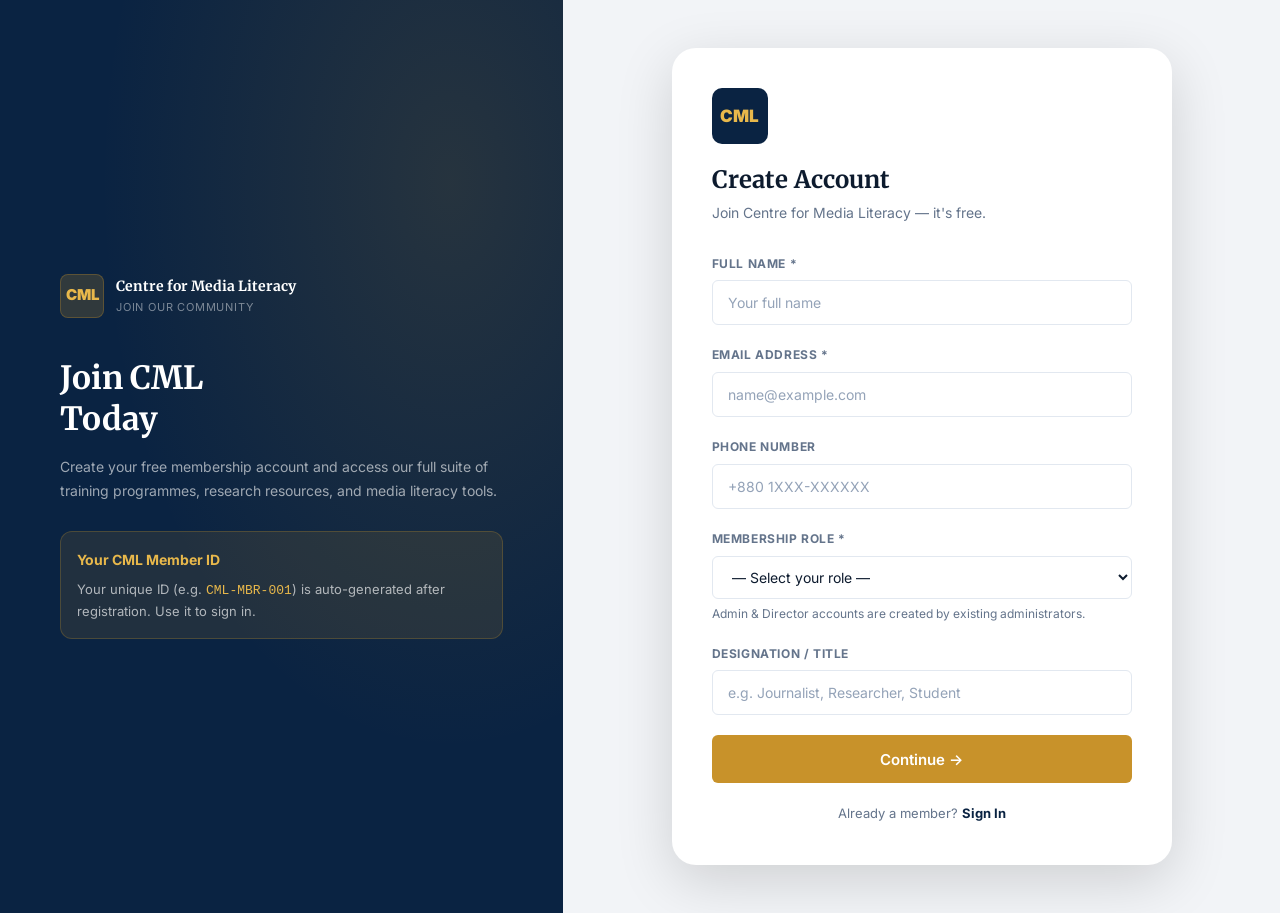
==== signup.html @ 39feb933 "Complete website files restore to root" ====
<!DOCTYPE html>
<html lang="en">
<head>
  <meta charset="UTF-8">
  <meta name="viewport" content="width=device-width, initial-scale=1.0">
  <title>Create Account — Centre for Media Literacy</title>
  <link rel="stylesheet" href="css/style.css">
  <style>
    .strength-bar { display: flex; gap: 4px; margin-top: 6px; }
    .strength-seg { height: 4px; flex: 1; border-radius: 2px; background: var(--border); transition: background var(--transition); }
    .strength-seg.fill-1 { background: var(--red); }
    .strength-seg.fill-2 { background: var(--accent); }
    .strength-seg.fill-3 { background: var(--green); }
  </style>
</head>
<body>
<div class="auth-wrap">
  <!-- Left -->
  <div class="auth-left">
    <div style="position:relative;z-index:1">
      <a href="index.html" style="display:inline-flex;align-items:center;gap:12px;text-decoration:none;margin-bottom:40px">
        <div style="width:44px;height:44px;background:rgba(200,146,42,0.2);border:1px solid rgba(200,146,42,0.3);border-radius:8px;display:flex;align-items:center;justify-content:center;color:var(--accent-light);font-weight:900;font-size:15px">CML</div>
        <div>
          <div style="color:white;font-weight:700;font-size:14px;font-family:'Merriweather',serif">Centre for Media Literacy</div>
          <div style="color:rgba(255,255,255,0.45);font-size:11px;text-transform:uppercase;letter-spacing:0.8px">Join Our Community</div>
        </div>
      </a>
      <h2 style="color:white;font-size:2rem;margin-bottom:14px;font-family:'Merriweather',serif;line-height:1.3">Join CML<br>Today</h2>
      <p style="color:rgba(255,255,255,0.6);font-size:14px;line-height:1.7;margin-bottom:28px">Create your free membership account and access our full suite of training programmes, research resources, and media literacy tools.</p>
      <div style="background:rgba(200,146,42,0.12);border:1px solid rgba(200,146,42,0.25);border-radius:12px;padding:16px">
        <div style="font-weight:700;color:var(--accent-light);margin-bottom:8px;font-size:14px">Your CML Member ID</div>
        <div style="font-size:13px;color:rgba(255,255,255,0.65);line-height:1.6">Your unique ID (e.g. <code style="color:var(--accent-light)">CML-MBR-001</code>) is auto-generated after registration. Use it to sign in.</div>
      </div>
    </div>
  </div>

  <!-- Right -->
  <div class="auth-right">
    <div class="auth-card" style="max-width:500px">
      <div class="auth-logo">CML</div>
      <h1 class="auth-title">Create Account</h1>
      <p class="auth-subtitle">Join Centre for Media Literacy — it's free.</p>

      <form id="signup-form">
        <!-- Step 1 -->
        <div id="step-1">
          <div class="form-group">
            <label class="form-label">Full Name *</label>
            <input type="text" id="su-name" class="form-input" placeholder="Your full name" required>
          </div>
          <div class="form-group">
            <label class="form-label">Email Address *</label>
            <input type="email" id="su-email" class="form-input" placeholder="name@example.com" required>
            <div class="form-error" id="email-err">This email is already registered.</div>
          </div>
          <div class="form-group">
            <label class="form-label">Phone Number</label>
            <input type="tel" id="su-phone" class="form-input" placeholder="+880 1XXX-XXXXXX">
          </div>
          <div class="form-group">
            <label class="form-label">Membership Role *</label>
            <select id="su-role" class="form-select" required>
              <option value="">— Select your role —</option>
              <option value="member">Member</option>
              <option value="advisor">Advisor</option>
            </select>
            <div class="form-hint">Admin & Director accounts are created by existing administrators.</div>
          </div>
          <div class="form-group">
            <label class="form-label">Designation / Title</label>
            <input type="text" id="su-designation" class="form-input" placeholder="e.g. Journalist, Researcher, Student">
          </div>
          <button type="button" class="btn btn-primary btn-full" style="height:48px;font-size:15px" onclick="goStep2()">Continue →</button>
        </div>

        <!-- Step 2 -->
        <div id="step-2" style="display:none">
          <div style="background:var(--bg-section);border-radius:10px;padding:14px;margin-bottom:20px">
            <div style="font-size:11px;font-weight:700;text-transform:uppercase;letter-spacing:0.8px;color:var(--text-muted);margin-bottom:6px">Your Generated Member ID</div>
            <div id="generated-id" style="font-size:22px;font-weight:900;font-family:monospace;color:var(--primary)"></div>
            <div style="font-size:12px;color:var(--text-muted);margin-top:4px">Save this ID — you'll need it to sign in.</div>
          </div>
          <div class="form-group">
            <label class="form-label">Set Password *</label>
            <div class="input-wrap">
              <input type="password" id="su-pwd" class="form-input" placeholder="Create a strong password" required minlength="6" oninput="checkStrength(this.value)">
              <button type="button" class="input-action" onclick="togglePwd('su-pwd', this)">👁</button>
            </div>
            <div class="strength-bar">
              <div class="strength-seg" id="str-1"></div>
              <div class="strength-seg" id="str-2"></div>
              <div class="strength-seg" id="str-3"></div>
            </div>
            <div class="form-hint" id="str-label">Minimum 6 characters</div>
          </div>
          <div class="form-group">
            <label class="form-label">Confirm Password *</label>
            <input type="password" id="su-pwd2" class="form-input" placeholder="Repeat your password" required>
            <div class="form-error" id="pwd-err">Passwords do not match.</div>
          </div>

          <div id="signup-error" style="display:none;background:#fef2f2;border:1px solid #fecaca;border-radius:8px;padding:10px 14px;font-size:13px;color:var(--red);margin-bottom:16px"></div>

          <div class="flex gap-10">
            <button type="button" class="btn btn-ghost" onclick="document.getElementById('step-1').style.display='';document.getElementById('step-2').style.display='none'">← Back</button>
            <button type="submit" class="btn btn-primary btn-full" id="signup-btn" style="height:44px">Create Account</button>
          </div>
        </div>
      </form>

      <!-- Success -->
      <div id="signup-success" style="display:none;text-align:center">
        <div style="font-size:56px;margin-bottom:16px">🎉</div>
        <h3 style="margin-bottom:6px">Account Created!</h3>
        <p style="color:var(--text-muted);margin-bottom:4px;font-size:14px">Your Member ID is:</p>
        <div id="success-id" style="font-size:24px;font-weight:900;font-family:monospace;color:var(--primary);margin-bottom:20px"></div>
        <a href="login.html" class="btn btn-primary btn-full btn-lg">Sign In Now →</a>
      </div>

      <div class="auth-footer">Already a member? <a href="login.html" style="font-weight:700;color:var(--primary)">Sign In</a></div>
    </div>
  </div>
</div>

<script src="js/data.js"></script>
<script src="js/app.js"></script>
<script>
  let previewId = '';
  document.addEventListener('DOMContentLoaded', () => {
    if (DB.getCurrentUser()) { window.location.href = 'dashboard.html'; }
    // Update preview ID as role changes
    document.getElementById('su-role').addEventListener('change', function() {
      if (this.value) previewId = DB.generateId(this.value);
    });
  });

  function goStep2() {
    const name  = document.getElementById('su-name').value.trim();
    const email = document.getElementById('su-email').value.trim();
    const role  = document.getElementById('su-role').value;
    const emailErr = document.getElementById('email-err');

    if (!name || !email || !role) { App.showToast('Please fill all required fields.', 'error'); return; }
    if (DB.isEmailTaken(email)) { emailErr.classList.add('show'); return; }
    emailErr.classList.remove('show');

    previewId = DB.generateId(role);
    document.getElementById('generated-id').textContent = previewId;
    document.getElementById('step-1').style.display = 'none';
    document.getElementById('step-2').style.display  = '';
  }

  function checkStrength(val) {
    let s = 0;
    if (val.length >= 6) s++;
    if (/[A-Z]/.test(val) || /[0-9]/.test(val)) s++;
    if (/[!@#$%^&*]/.test(val) || val.length >= 10) s++;
    ['str-1','str-2','str-3'].forEach((id,i) => {
      const el = document.getElementById(id);
      el.className = 'strength-seg';
      if (i < s) el.classList.add(`fill-${Math.min(s,3)}`);
    });
    const lbl = document.getElementById('str-label');
    lbl.textContent = ['Enter at least 6 characters','Password is fair','Password is good','Password is strong'][s];
    lbl.style.color = [,'var(--red)','var(--accent)','var(--green)'][s] || 'var(--text-muted)';
  }

  function togglePwd(id, btn) {
    const inp = document.getElementById(id);
    inp.type  = inp.type === 'password' ? 'text' : 'password';
  }

  document.getElementById('signup-form').addEventListener('submit', (e) => {
    e.preventDefault();
    const pwd  = document.getElementById('su-pwd').value;
    const pwd2 = document.getElementById('su-pwd2').value;
    const pwdErr = document.getElementById('pwd-err');
    const errBox = document.getElementById('signup-error');
    const btn    = document.getElementById('signup-btn');

    if (pwd !== pwd2) { pwdErr.classList.add('show'); return; }
    pwdErr.classList.remove('show');

    btn.innerHTML = '<div class="spinner"></div> Creating…';
    btn.disabled  = true;

    setTimeout(() => {
      const role  = document.getElementById('su-role').value;
      const email = document.getElementById('su-email').value.trim();
      if (DB.isEmailTaken(email)) {
        errBox.textContent = 'This email is already registered.';
        errBox.style.display = 'block';
        btn.innerHTML = 'Create Account'; btn.disabled = false;
        return;
      }
      const user = {
        id:          previewId,
        name:        document.getElementById('su-name').value.trim(),
        email,
        phone:       document.getElementById('su-phone').value.trim(),
        role,
        password:    pwd,
        designation: document.getElementById('su-designation').value.trim() || null,
        photo: null, bio: null, department: null,
        joinDate:    new Date().toISOString().split('T')[0],
        customPermissions: [],
        createdAt:   new Date().toISOString()
      };
      DB.saveUser(user);
      document.getElementById('signup-form').style.display  = 'none';
      document.getElementById('signup-success').style.display = '';
      document.getElementById('success-id').textContent = previewId;
    }, 800);
  });
</script>
</body>
</html>
---- css/style.css ----
/* ============================================================
   Centre for Media Literacy — Main Stylesheet v2.0
   Inspired by MRDI & SAJA — Professional Media Organisation
   Light editorial theme + dark accents
   ============================================================ */

@import url('https://fonts.googleapis.com/css2?family=Merriweather:ital,wght@0,300;0,400;0,700;0,900;1,300;1,400&family=Inter:wght@300;400;500;600;700;800&display=swap');

/* ── CSS Variables ── */
:root {
  /* Colours */
  --primary:       #0a2342;   /* deep navy */
  --primary-light: #1a3a5c;
  --accent:        #c8922a;   /* warm gold */
  --accent-light:  #e8b84b;
  --accent-hover:  #b07a1e;
  --red:           #c0392b;
  --green:         #1a7a4a;
  --teal:          #0e7490;
  --purple:        #6d28d9;

  /* Backgrounds */
  --bg-white:      #ffffff;
  --bg-light:      #f7f8fa;
  --bg-section:    #f2f4f7;
  --bg-dark:       #0a2342;
  --bg-darker:     #061628;

  /* Text */
  --text-dark:     #0d1b2e;
  --text-body:     #2c3e50;
  --text-muted:    #64748b;
  --text-light:    #94a3b8;
  --text-white:    #ffffff;
  --text-white-muted: rgba(255,255,255,0.7);

  /* Borders */
  --border:        #e2e8f0;
  --border-dark:   rgba(255,255,255,0.12);

  /* Shadows */
  --shadow-sm:     0 1px 3px rgba(0,0,0,0.08);
  --shadow:        0 4px 16px rgba(0,0,0,0.1);
  --shadow-md:     0 8px 32px rgba(0,0,0,0.12);
  --shadow-lg:     0 16px 56px rgba(0,0,0,0.15);

  /* Layout */
  --nav-height:    70px;
  --radius-sm:     6px;
  --radius:        10px;
  --radius-lg:     16px;
  --radius-xl:     24px;
  --max-width:     1180px;
  --transition:    0.25s cubic-bezier(0.4,0,0.2,1);
}

/* ── Reset ── */
*, *::before, *::after { box-sizing: border-box; margin: 0; padding: 0; }
html { scroll-behavior: smooth; font-size: 16px; }
body {
  font-family: 'Inter', sans-serif;
  background: var(--bg-white);
  color: var(--text-body);
  line-height: 1.65;
  overflow-x: hidden;
  -webkit-font-smoothing: antialiased;
}
a { color: var(--accent); text-decoration: none; transition: color var(--transition); }
a:hover { color: var(--accent-hover); }
img { max-width: 100%; display: block; }
ul { list-style: none; }
button { font-family: inherit; cursor: pointer; }

/* ── Typography ── */
h1,h2,h3,h4,h5,h6 {
  font-family: 'Merriweather', serif;
  color: var(--text-dark);
  line-height: 1.3;
  font-weight: 700;
}
h1 { font-size: clamp(2rem, 5vw, 3.2rem); }
h2 { font-size: clamp(1.6rem, 3vw, 2.4rem); }
h3 { font-size: clamp(1.2rem, 2vw, 1.6rem); }
h4 { font-size: 1.15rem; }
p  { color: var(--text-body); line-height: 1.75; }

.serif { font-family: 'Merriweather', serif; }

/* ── Layout ── */
.container      { max-width: var(--max-width); margin: 0 auto; padding: 0 24px; }
.section        { padding: 80px 0; }
.section-sm     { padding: 48px 0; }
.section-lg     { padding: 100px 0; }
.section-dark   { background: var(--bg-dark); color: var(--text-white); }
.section-dark h1,
.section-dark h2,
.section-dark h3,
.section-dark h4 { color: var(--text-white); }
.section-dark p   { color: var(--text-white-muted); }
.section-gray   { background: var(--bg-section); }

/* grids */
.grid-2 { display: grid; grid-template-columns: repeat(2,1fr); gap: 24px; }
.grid-3 { display: grid; grid-template-columns: repeat(3,1fr); gap: 24px; }
.grid-4 { display: grid; grid-template-columns: repeat(4,1fr); gap: 20px; }

/* flex helpers */
.flex         { display: flex; }
.flex-center  { display: flex; align-items: center; justify-content: center; }
.flex-between { display: flex; align-items: center; justify-content: space-between; }
.flex-col     { flex-direction: column; }
.flex-wrap    { flex-wrap: wrap; }
.items-center { align-items: center; }
.gap-8  { gap: 8px; }
.gap-12 { gap: 12px; }
.gap-16 { gap: 16px; }
.gap-24 { gap: 24px; }
.gap-32 { gap: 32px; }

/* spacing */
.mt-8  { margin-top: 8px; }  .mt-12 { margin-top: 12px; }
.mt-16 { margin-top: 16px; } .mt-20 { margin-top: 20px; }
.mt-24 { margin-top: 24px; } .mt-32 { margin-top: 32px; }
.mb-8  { margin-bottom: 8px; }  .mb-12 { margin-bottom: 12px; }
.mb-16 { margin-bottom: 16px; } .mb-24 { margin-bottom: 24px; }
.mb-32 { margin-bottom: 32px; }

/* text */
.text-center  { text-align: center; }
.text-right   { text-align: right; }
.text-white   { color: var(--text-white) !important; }
.text-muted   { color: var(--text-muted) !important; }
.text-accent  { color: var(--accent) !important; }
.text-primary { color: var(--primary) !important; }
.text-dark    { color: var(--text-dark) !important; }
.font-mono    { font-family: monospace; }
.font-bold    { font-weight: 700; }
.w-full       { width: 100%; }
.hidden       { display: none !important; }


/* ── TOP BAR ── */
.topbar {
  background: var(--primary);
  color: rgba(255,255,255,0.7);
  font-size: 12px;
  padding: 6px 0;
  letter-spacing: 0.3px;
}
.topbar-inner {
  display: flex;
  align-items: center;
  justify-content: space-between;
  gap: 12px;
}
.topbar-left { display: flex; align-items: center; gap: 20px; }
.topbar-right { display: flex; align-items: center; gap: 16px; }
.topbar a { color: rgba(255,255,255,0.75); transition: color var(--transition); }
.topbar a:hover { color: var(--accent-light); }

/* ── NAVBAR ── */
.navbar {
  background: var(--bg-white);
  border-bottom: 1px solid var(--border);
  position: sticky;
  top: 0;
  z-index: 1000;
  box-shadow: var(--shadow-sm);
}

.nav-inner {
  display: flex;
  align-items: center;
  justify-content: space-between;
  height: var(--nav-height);
  gap: 24px;
}

.nav-brand {
  display: flex;
  align-items: center;
  gap: 14px;
  text-decoration: none;
  flex-shrink: 0;
}

.nav-logo-box {
  width: 46px;
  height: 46px;
  background: var(--primary);
  border-radius: var(--radius-sm);
  display: flex;
  align-items: center;
  justify-content: center;
  color: var(--accent-light);
  font-weight: 900;
  font-size: 15px;
  letter-spacing: -0.5px;
  flex-shrink: 0;
}

.nav-brand-text { line-height: 1.2; }
.nav-brand-name {
  font-family: 'Merriweather', serif;
  font-size: 14px;
  font-weight: 700;
  color: var(--text-dark);
  display: block;
}
.nav-brand-tagline {
  font-size: 10px;
  color: var(--text-muted);
  text-transform: uppercase;
  letter-spacing: 0.8px;
  display: block;
}

.nav-menu {
  display: flex;
  align-items: center;
  gap: 0;
  flex: 1;
  justify-content: center;
}

.nav-item { position: relative; }

.nav-link {
  display: flex;
  align-items: center;
  gap: 4px;
  padding: 10px 14px;
  color: var(--text-body);
  font-size: 13.5px;
  font-weight: 600;
  text-decoration: none;
  transition: color var(--transition);
  border-radius: var(--radius-sm);
  white-space: nowrap;
}

.nav-link:hover, .nav-link.active {
  color: var(--primary);
}

.nav-link.active::after {
  content: '';
  position: absolute;
  bottom: -1px;
  left: 14px; right: 14px;
  height: 2px;
  background: var(--accent);
  border-radius: 2px 2px 0 0;
}

/* Dropdown */
.nav-dropdown { position: relative; }
.nav-dropdown-menu {
  display: none;
  position: absolute;
  top: calc(100% + 4px);
  left: 0;
  min-width: 220px;
  background: var(--bg-white);
  border: 1px solid var(--border);
  border-radius: var(--radius);
  box-shadow: var(--shadow-md);
  padding: 8px;
  z-index: 100;
}
.nav-dropdown:hover .nav-dropdown-menu,
.nav-dropdown:focus-within .nav-dropdown-menu { display: block; }
.nav-dropdown-link {
  display: block;
  padding: 9px 14px;
  color: var(--text-body);
  font-size: 13px;
  font-weight: 500;
  border-radius: var(--radius-sm);
  transition: background var(--transition);
}
.nav-dropdown-link:hover { background: var(--bg-section); color: var(--primary); }

.nav-actions {
  display: flex;
  align-items: center;
  gap: 10px;
  flex-shrink: 0;
}

/* User chip in nav */
.nav-user-chip {
  display: flex;
  align-items: center;
  gap: 8px;
  padding: 5px 12px 5px 5px;
  border: 1px solid var(--border);
  border-radius: 50px;
  text-decoration: none;
  transition: all var(--transition);
}
.nav-user-chip:hover { border-color: var(--accent); box-shadow: 0 0 0 3px rgba(200,146,42,0.08); }
.nav-avatar {
  width: 30px; height: 30px;
  border-radius: 50%;
  background: var(--primary);
  display: flex; align-items: center; justify-content: center;
  color: var(--accent-light);
  font-size: 11px; font-weight: 700;
  overflow: hidden; flex-shrink: 0;
}
.nav-avatar img { width: 100%; height: 100%; object-fit: cover; }
.nav-user-name { font-size: 13px; font-weight: 600; color: var(--text-dark); max-width: 110px; overflow: hidden; text-overflow: ellipsis; white-space: nowrap; }

/* Mobile hamburger */
.nav-mobile-toggle {
  display: none;
  background: none;
  border: 1px solid var(--border);
  border-radius: var(--radius-sm);
  padding: 8px;
  color: var(--text-body);
  font-size: 18px;
  cursor: pointer;
}

/* Page offset */
.page-content { padding-top: 0; min-height: 100vh; }


/* ── BUTTONS ── */
.btn {
  display: inline-flex;
  align-items: center;
  justify-content: center;
  gap: 8px;
  padding: 10px 22px;
  border-radius: var(--radius-sm);
  font-size: 13.5px;
  font-weight: 600;
  font-family: 'Inter', sans-serif;
  cursor: pointer;
  transition: all var(--transition);
  border: none;
  text-decoration: none;
  white-space: nowrap;
}
.btn:disabled { opacity: 0.6; pointer-events: none; }

.btn-primary   { background: var(--accent); color: white; }
.btn-primary:hover { background: var(--accent-hover); color: white; box-shadow: 0 4px 16px rgba(200,146,42,0.35); transform: translateY(-1px); }

.btn-dark      { background: var(--primary); color: white; }
.btn-dark:hover{ background: var(--primary-light); color: white; transform: translateY(-1px); }

.btn-outline   { background: transparent; border: 2px solid var(--primary); color: var(--primary); }
.btn-outline:hover { background: var(--primary); color: white; }

.btn-outline-white { background: transparent; border: 2px solid rgba(255,255,255,0.5); color: white; }
.btn-outline-white:hover { background: rgba(255,255,255,0.12); border-color: white; color: white; }

.btn-ghost     { background: transparent; border: 1px solid var(--border); color: var(--text-body); }
.btn-ghost:hover { border-color: var(--primary); color: var(--primary); background: var(--bg-section); }

.btn-danger    { background: var(--red); color: white; }
.btn-danger:hover { opacity: 0.88; transform: translateY(-1px); color: white; }

.btn-success   { background: var(--green); color: white; }
.btn-success:hover { opacity: 0.88; transform: translateY(-1px); color: white; }

.btn-sm { padding: 6px 16px; font-size: 12px; }
.btn-lg { padding: 14px 32px; font-size: 15px; }
.btn-xl { padding: 18px 40px; font-size: 16px; border-radius: var(--radius); }
.btn-full { width: 100%; }
.btn-icon { width: 36px; height: 36px; padding: 0; border-radius: var(--radius-sm); }

/* ── CARDS ── */
.card {
  background: var(--bg-white);
  border: 1px solid var(--border);
  border-radius: var(--radius);
  transition: all var(--transition);
  overflow: hidden;
}
.card:hover { box-shadow: var(--shadow-md); transform: translateY(-2px); }
.card-body { padding: 24px; }
.card-flat { border: none; border-radius: 0; }
.card-flat:hover { transform: none; box-shadow: none; }

/* ── FORMS ── */
.form-group { margin-bottom: 20px; }
.form-label {
  display: block;
  font-size: 12px;
  font-weight: 700;
  color: var(--text-muted);
  text-transform: uppercase;
  letter-spacing: 0.6px;
  margin-bottom: 7px;
}
.form-input, .form-select, .form-textarea {
  width: 100%;
  padding: 11px 15px;
  border: 1.5px solid var(--border);
  border-radius: var(--radius-sm);
  font-size: 14px;
  font-family: 'Inter', sans-serif;
  color: var(--text-dark);
  background: var(--bg-white);
  transition: all var(--transition);
  outline: none;
  line-height: 1.5;
}
.form-input::placeholder, .form-textarea::placeholder { color: var(--text-light); }
.form-input:focus, .form-select:focus, .form-textarea:focus {
  border-color: var(--accent);
  box-shadow: 0 0 0 3px rgba(200,146,42,0.12);
}
.form-textarea { resize: vertical; min-height: 100px; }
.form-hint  { font-size: 12px; color: var(--text-muted); margin-top: 5px; }
.form-error { font-size: 12px; color: var(--red); margin-top: 5px; display: none; }
.form-error.show { display: block; }

.input-wrap { position: relative; }
.input-icon { position: absolute; left: 13px; top: 50%; transform: translateY(-50%); color: var(--text-light); font-size: 15px; pointer-events: none; }
.input-icon + .form-input { padding-left: 40px; }
.input-action { position: absolute; right: 12px; top: 50%; transform: translateY(-50%); background: none; border: none; color: var(--text-light); cursor: pointer; padding: 4px; transition: color var(--transition); }
.input-action:hover { color: var(--accent); }

/* ── BADGES ── */
.badge {
  display: inline-flex;
  align-items: center;
  gap: 4px;
  padding: 3px 10px;
  border-radius: 50px;
  font-size: 11px;
  font-weight: 700;
  text-transform: uppercase;
  letter-spacing: 0.4px;
}
.badge-primary  { background: rgba(10,35,66,0.1); color: var(--primary); }
.badge-accent   { background: rgba(200,146,42,0.12); color: #8a5e0a; }
.badge-director { background: rgba(200,146,42,0.12); color: #7a4f08; border: 1px solid rgba(200,146,42,0.3); }
.badge-admin    { background: rgba(10,35,66,0.1); color: var(--primary); border: 1px solid rgba(10,35,66,0.2); }
.badge-advisor  { background: rgba(14,116,144,0.1); color: var(--teal); border: 1px solid rgba(14,116,144,0.2); }
.badge-member   { background: var(--bg-section); color: var(--text-muted); border: 1px solid var(--border); }
.badge-success  { background: rgba(26,122,74,0.1); color: var(--green); border: 1px solid rgba(26,122,74,0.2); }
.badge-danger   { background: rgba(192,57,43,0.1); color: var(--red); border: 1px solid rgba(192,57,43,0.2); }
.badge-warning  { background: rgba(234,179,8,0.1); color: #92670d; border: 1px solid rgba(234,179,8,0.25); }
.badge-new      { background: var(--red); color: white; font-size: 10px; }
.badge-open     { background: rgba(26,122,74,0.12); color: var(--green); border: 1px solid rgba(26,122,74,0.2); }
.badge-closed   { background: var(--bg-section); color: var(--text-muted); border: 1px solid var(--border); }

/* ── TABLE ── */
.table-wrapper { overflow-x: auto; border: 1px solid var(--border); border-radius: var(--radius); }
.table { width: 100%; border-collapse: collapse; font-size: 14px; }
.table th {
  padding: 12px 16px;
  text-align: left;
  font-size: 11px;
  font-weight: 700;
  text-transform: uppercase;
  letter-spacing: 0.8px;
  color: var(--text-muted);
  background: var(--bg-section);
  border-bottom: 1px solid var(--border);
}
.table td {
  padding: 14px 16px;
  color: var(--text-body);
  border-bottom: 1px solid var(--bg-section);
  vertical-align: middle;
}
.table tr:last-child td { border-bottom: none; }
.table tbody tr:hover { background: var(--bg-light); }
.table td strong { color: var(--text-dark); }

/* ── MODAL ── */
.modal-overlay {
  position: fixed; inset: 0;
  background: rgba(10,35,66,0.55);
  backdrop-filter: blur(4px);
  z-index: 2000;
  display: flex; align-items: center; justify-content: center;
  padding: 20px;
  opacity: 0; pointer-events: none;
  transition: opacity var(--transition);
}
.modal-overlay.open { opacity: 1; pointer-events: all; }
.modal {
  background: var(--bg-white);
  border-radius: var(--radius-lg);
  width: 100%;
  max-width: 540px;
  max-height: 92vh;
  overflow-y: auto;
  padding: 32px;
  transform: scale(0.96) translateY(12px);
  transition: transform var(--transition);
  box-shadow: var(--shadow-lg);
  position: relative;
}
.modal-overlay.open .modal { transform: scale(1) translateY(0); }
.modal-close {
  position: absolute; top: 16px; right: 16px;
  width: 32px; height: 32px;
  border-radius: 50%;
  background: var(--bg-section); border: none;
  font-size: 18px; cursor: pointer;
  display: flex; align-items: center; justify-content: center;
  color: var(--text-muted); transition: all var(--transition);
}
.modal-close:hover { background: #fee2e2; color: var(--red); }
.modal-title { font-size: 20px; font-weight: 700; margin-bottom: 20px; padding-right: 40px; }

/* ── TOAST ── */
.toast-container {
  position: fixed; bottom: 24px; right: 24px;
  z-index: 9999;
  display: flex; flex-direction: column; gap: 10px;
}
.toast {
  display: flex; align-items: center; gap: 12px;
  padding: 13px 18px;
  border-radius: var(--radius);
  font-size: 14px; font-weight: 500;
  min-width: 280px; max-width: 380px;
  box-shadow: var(--shadow-md);
  transform: translateX(120%);
  transition: transform 0.35s cubic-bezier(0.4,0,0.2,1);
  background: var(--bg-white);
  border-left: 4px solid;
}
.toast.show { transform: translateX(0); }
.toast-success { border-left-color: var(--green); }
.toast-error   { border-left-color: var(--red); }
.toast-info    { border-left-color: var(--primary); }
.toast-warning { border-left-color: var(--accent); }
.toast-icon { font-size: 16px; }
.toast-msg  { color: var(--text-dark); flex: 1; }

/* ── SIDEBAR / DASHBOARD LAYOUT ── */
.dash-wrap   { display: flex; min-height: 100vh; }
.sidebar {
  width: 250px;
  background: var(--primary);
  position: fixed; top: 0; left: 0; bottom: 0;
  z-index: 500;
  overflow-y: auto;
  display: flex; flex-direction: column;
}
.sidebar-brand {
  padding: 20px 20px 12px;
  border-bottom: 1px solid rgba(255,255,255,0.08);
  display: flex; align-items: center; gap: 10px;
  text-decoration: none;
}
.sidebar-logo {
  width: 40px; height: 40px;
  background: rgba(255,255,255,0.1);
  border: 1px solid rgba(255,255,255,0.15);
  border-radius: var(--radius-sm);
  display: flex; align-items: center; justify-content: center;
  color: var(--accent-light); font-weight: 900; font-size: 13px;
}
.sidebar-brand-name  { font-size: 12px; font-weight: 700; color: white; line-height: 1.3; }
.sidebar-brand-sub   { font-size: 10px; color: rgba(255,255,255,0.45); }

.sidebar-nav { padding: 16px 12px; flex: 1; }
.sidebar-section-label {
  font-size: 9px; font-weight: 800; text-transform: uppercase;
  letter-spacing: 1.5px; color: rgba(255,255,255,0.3);
  padding: 12px 8px 6px; margin-top: 8px;
}
.sidebar-link {
  display: flex; align-items: center; gap: 11px;
  padding: 10px 12px;
  border-radius: var(--radius-sm);
  color: rgba(255,255,255,0.65);
  font-size: 13.5px; font-weight: 500;
  text-decoration: none; cursor: pointer;
  transition: all var(--transition);
  margin-bottom: 2px;
  border: none; background: none; width: 100%; text-align: left;
}
.sidebar-link:hover {
  background: rgba(255,255,255,0.08);
  color: rgba(255,255,255,0.9);
}
.sidebar-link.active {
  background: rgba(200,146,42,0.2);
  color: var(--accent-light);
  font-weight: 600;
}
.sidebar-link.active .sidebar-icon { color: var(--accent-light); }
.sidebar-icon { font-size: 15px; width: 18px; text-align: center; flex-shrink: 0; }

.sidebar-footer {
  padding: 12px;
  border-top: 1px solid rgba(255,255,255,0.08);
}

.dash-main {
  margin-left: 250px;
  flex: 1;
  background: var(--bg-light);
  min-height: 100vh;
}

.dash-topbar {
  background: var(--bg-white);
  border-bottom: 1px solid var(--border);
  padding: 0 32px;
  height: 62px;
  display: flex; align-items: center; justify-content: space-between;
  position: sticky; top: 0; z-index: 100;
  box-shadow: var(--shadow-sm);
}

.dash-content { padding: 28px 32px; }

/* Page header */
.page-header {
  margin-bottom: 28px;
  padding-bottom: 20px;
  border-bottom: 1px solid var(--border);
  display: flex; align-items: flex-start; justify-content: space-between; gap: 16px; flex-wrap: wrap;
}
.page-header-left {}
.page-header-eyebrow { font-size: 11px; font-weight: 700; text-transform: uppercase; letter-spacing: 1.2px; color: var(--accent); margin-bottom: 4px; }
.page-header-title { font-size: 24px; font-weight: 700; margin-bottom: 4px; }
.page-header-desc  { font-size: 14px; color: var(--text-muted); }

/* ── STAT CARDS ── */
.stat-card {
  background: var(--bg-white);
  border: 1px solid var(--border);
  border-radius: var(--radius);
  padding: 22px;
  display: flex; align-items: center; gap: 16px;
  transition: all var(--transition);
}
.stat-card:hover { box-shadow: var(--shadow); transform: translateY(-1px); }
.stat-icon {
  width: 48px; height: 48px;
  border-radius: var(--radius);
  display: flex; align-items: center; justify-content: center;
  font-size: 20px; flex-shrink: 0;
}
.stat-icon-primary { background: rgba(10,35,66,0.08); }
.stat-icon-accent  { background: rgba(200,146,42,0.1); }
.stat-icon-green   { background: rgba(26,122,74,0.1); }
.stat-icon-teal    { background: rgba(14,116,144,0.1); }
.stat-num   { font-size: 28px; font-weight: 800; color: var(--text-dark); line-height: 1; }
.stat-label { font-size: 12px; color: var(--text-muted); text-transform: uppercase; letter-spacing: 0.4px; margin-top: 4px; }

/* ── SECTION HEADERS ── */
.section-header { margin-bottom: 48px; }
.section-eyebrow {
  display: block;
  font-size: 11px; font-weight: 700;
  text-transform: uppercase; letter-spacing: 2px;
  color: var(--accent); margin-bottom: 10px;
}
.section-title { margin-bottom: 14px; }
.section-desc { font-size: 16px; color: var(--text-muted); max-width: 580px; line-height: 1.7; }
.section-header.center .section-desc { margin: 0 auto; }
.divider-line {
  width: 48px; height: 3px;
  background: var(--accent);
  border-radius: 2px;
  margin-top: 16px;
}
.section-header.center .divider-line { margin-left: auto; margin-right: auto; }

/* ── HERO (Public home) ── */
.hero {
  background: var(--primary);
  position: relative;
  overflow: hidden;
  padding: 90px 0 80px;
}
.hero-pattern {
  position: absolute; inset: 0;
  background-image:
    radial-gradient(circle at 70% 40%, rgba(200,146,42,0.12) 0%, transparent 50%),
    radial-gradient(circle at 10% 80%, rgba(255,255,255,0.04) 0%, transparent 40%);
}
.hero-grid-lines {
  position: absolute; inset: 0;
  background-image: linear-gradient(rgba(255,255,255,0.03) 1px, transparent 1px),
    linear-gradient(90deg, rgba(255,255,255,0.03) 1px, transparent 1px);
  background-size: 60px 60px;
}
.hero-content   { position: relative; z-index: 1; max-width: 620px; }
.hero-eyebrow {
  display: inline-flex; align-items: center; gap: 8px;
  padding: 5px 14px;
  background: rgba(200,146,42,0.15);
  border: 1px solid rgba(200,146,42,0.3);
  border-radius: 50px;
  font-size: 11px; font-weight: 700;
  color: var(--accent-light); text-transform: uppercase; letter-spacing: 1px;
  margin-bottom: 22px;
}
.hero-title {
  font-family: 'Merriweather', serif;
  font-size: clamp(2.2rem, 4vw, 3.4rem);
  color: white; line-height: 1.2; margin-bottom: 20px;
}
.hero-title .accent { color: var(--accent-light); }
.hero-desc { font-size: 17px; color: rgba(255,255,255,0.72); line-height: 1.75; margin-bottom: 36px; }
.hero-actions { display: flex; gap: 14px; flex-wrap: wrap; }
.hero-stats { display: flex; gap: 36px; margin-top: 52px; flex-wrap: wrap; }
.hero-stat-num { font-size: 2.2rem; font-weight: 900; color: var(--accent-light); line-height: 1; }
.hero-stat-label { font-size: 11px; color: rgba(255,255,255,0.5); text-transform: uppercase; letter-spacing: 0.5px; margin-top: 4px; }

/* ── NEWS / ARTICLE CARDS ── */
.article-card { border-radius: var(--radius); overflow: hidden; border: 1px solid var(--border); background: var(--bg-white); }
.article-card:hover { box-shadow: var(--shadow-md); transform: translateY(-3px); }
.article-img {
  width: 100%; height: 200px;
  background: var(--bg-section);
  display: flex; align-items: center; justify-content: center;
  font-size: 48px; overflow: hidden;
}
.article-img img { width: 100%; height: 100%; object-fit: cover; }
.article-body { padding: 20px; }
.article-tag { font-size: 10px; font-weight: 800; text-transform: uppercase; letter-spacing: 1px; color: var(--accent); margin-bottom: 8px; }
.article-title { font-family: 'Merriweather', serif; font-size: 15px; font-weight: 700; color: var(--text-dark); line-height: 1.45; margin-bottom: 10px; }
.article-title:hover { color: var(--accent); }
.article-meta { font-size: 12px; color: var(--text-light); }

/* ── COURSE CARDS ── */
.course-card {
  border: 1px solid var(--border);
  border-radius: var(--radius-lg);
  overflow: hidden;
  background: var(--bg-white);
  transition: all var(--transition);
}
.course-card:hover { box-shadow: var(--shadow-lg); transform: translateY(-4px); }

.course-thumb {
  height: 210px;
  background: linear-gradient(135deg, var(--primary) 0%, #1a4a7a 100%);
  position: relative;
  display: flex; align-items: center; justify-content: center;
  overflow: hidden;
}
.course-thumb-emoji { font-size: 64px; opacity: 0.85; }
.course-thumb-badge {
  position: absolute; top: 14px; left: 14px;
}
.course-thumb-status {
  position: absolute; top: 14px; right: 14px;
}

.course-body { padding: 22px; }
.course-tag { font-size: 10px; font-weight: 800; text-transform: uppercase; letter-spacing: 1px; color: var(--accent); margin-bottom: 10px; display: block; }
.course-title { font-family: 'Merriweather', serif; font-size: 17px; font-weight: 700; color: var(--text-dark); line-height: 1.4; margin-bottom: 10px; }
.course-desc  { font-size: 13.5px; color: var(--text-muted); line-height: 1.6; margin-bottom: 16px; }

.course-meta {
  display: flex; gap: 16px; flex-wrap: wrap;
  font-size: 12px; color: var(--text-light);
  margin-bottom: 18px;
  padding-bottom: 18px;
  border-bottom: 1px solid var(--border);
}
.course-meta-item { display: flex; align-items: center; gap: 5px; }

.course-footer { display: flex; align-items: center; justify-content: space-between; gap: 12px; }
.course-instructor { display: flex; align-items: center; gap: 8px; }
.course-inst-name  { font-size: 12px; font-weight: 600; color: var(--text-dark); }
.course-inst-title { font-size: 11px; color: var(--text-muted); }

/* Course detail page */
.course-hero {
  background: var(--primary);
  padding: 56px 0 48px;
  position: relative;
}
.course-hero::before {
  content: '';
  position: absolute; inset: 0;
  background: radial-gradient(ellipse at 80% 50%, rgba(200,146,42,0.12) 0%, transparent 60%);
}
.course-hero-content { position: relative; z-index: 1; }
.course-hero-breadcrumb {
  display: flex; align-items: center; gap: 6px;
  font-size: 12px; color: rgba(255,255,255,0.5); margin-bottom: 18px;
}
.course-hero-breadcrumb a { color: rgba(255,255,255,0.65); }
.course-hero-breadcrumb a:hover { color: var(--accent-light); }

.course-sidebar-card {
  background: var(--bg-white);
  border: 1px solid var(--border);
  border-radius: var(--radius-lg);
  padding: 28px;
  box-shadow: var(--shadow);
}
.course-price { font-size: 28px; font-weight: 900; color: var(--green); margin-bottom: 16px; }
.course-price span { font-size: 14px; font-weight: 400; color: var(--text-muted); }

/* Enroll section */
.enroll-deadline-bar {
  background: rgba(200,146,42,0.08);
  border: 1px solid rgba(200,146,42,0.2);
  border-radius: var(--radius-sm);
  padding: 12px 16px;
  font-size: 13px;
  color: #7a4f08;
  margin-bottom: 16px;
  display: flex; align-items: center; gap: 8px;
}
.countdown-box {
  display: flex; gap: 12px; justify-content: center; margin: 16px 0;
}
.countdown-unit {
  text-align: center;
  background: var(--primary);
  color: white;
  border-radius: var(--radius-sm);
  padding: 10px 14px;
  min-width: 60px;
}
.countdown-num   { font-size: 26px; font-weight: 900; line-height: 1; }
.countdown-label { font-size: 9px; text-transform: uppercase; letter-spacing: 0.8px; opacity: 0.6; margin-top: 4px; }

/* ── PROFILE ── */
.profile-card {
  background: var(--bg-white);
  border: 1px solid var(--border);
  border-radius: var(--radius-lg);
  padding: 32px;
  display: flex; gap: 28px; align-items: flex-start;
  margin-bottom: 24px;
}
.profile-photo-wrap { position: relative; flex-shrink: 0; }
.profile-photo {
  width: 100px; height: 100px;
  border-radius: 50%;
  background: var(--primary);
  display: flex; align-items: center; justify-content: center;
  font-size: 30px; font-weight: 700; color: var(--accent-light);
  overflow: hidden;
  border: 3px solid var(--border);
}
.profile-photo img { width: 100%; height: 100%; object-fit: cover; }
.photo-edit-btn {
  position: absolute; bottom: 3px; right: 3px;
  width: 28px; height: 28px;
  background: var(--accent);
  border-radius: 50%; border: 2px solid white;
  display: flex; align-items: center; justify-content: center;
  font-size: 11px; cursor: pointer; color: white;
  transition: transform var(--transition);
}
.photo-edit-btn:hover { transform: scale(1.1); }

.profile-name  { font-size: 22px; font-weight: 700; margin-bottom: 3px; }
.profile-title { color: var(--accent); font-weight: 600; font-size: 14px; margin-bottom: 12px; }
.profile-id    {
  display: inline-flex; align-items: center; gap: 6px;
  padding: 4px 12px;
  background: var(--bg-section);
  border: 1px solid var(--border);
  border-radius: 50px;
  font-size: 12px; font-family: monospace; font-weight: 600;
  color: var(--text-muted);
}

/* Info rows */
.info-row {
  display: grid; grid-template-columns: 150px 1fr;
  padding: 13px 0;
  border-bottom: 1px solid var(--border);
  gap: 8px; align-items: start;
}
.info-row:last-child { border-bottom: none; }
.info-label { font-size: 12px; font-weight: 700; color: var(--text-muted); text-transform: uppercase; letter-spacing: 0.5px; padding-top: 2px; }
.info-value { font-size: 14px; color: var(--text-dark); }
.info-value.empty { color: var(--text-light); font-style: italic; }

/* ── PROGRESS BAR ── */
.progress { width: 100%; height: 6px; background: var(--border); border-radius: 3px; overflow: hidden; }
.progress-fill { height: 100%; background: linear-gradient(90deg, var(--accent), var(--accent-light)); border-radius: 3px; transition: width 0.5s ease; }

/* ── TABS ── */
.tabs { display: flex; gap: 0; border-bottom: 1px solid var(--border); margin-bottom: 24px; }
.tab-btn {
  padding: 10px 18px;
  background: none; border: none; border-bottom: 2px solid transparent;
  font-size: 13.5px; font-weight: 600; color: var(--text-muted);
  cursor: pointer; transition: all var(--transition);
  margin-bottom: -1px; font-family: 'Inter', sans-serif;
}
.tab-btn:hover { color: var(--primary); }
.tab-btn.active { color: var(--primary); border-bottom-color: var(--accent); }
.tab-content { display: none; }
.tab-content.active { display: block; }

/* ── EMPTY STATE ── */
.empty-state { text-align: center; padding: 52px 20px; }
.empty-icon  { font-size: 48px; opacity: 0.35; margin-bottom: 14px; }
.empty-title { font-size: 17px; font-weight: 700; color: var(--text-muted); margin-bottom: 6px; }
.empty-desc  { font-size: 13px; color: var(--text-light); }

/* ── ORGANOGRAM ── */
.org-node-card {
  text-align: center; padding: 18px 16px;
  border: 1px solid var(--border);
  border-radius: var(--radius); background: var(--bg-white);
  min-width: 150px; max-width: 180px;
  cursor: pointer; transition: all var(--transition);
  position: relative; overflow: hidden;
}
.org-node-card::before {
  content: ''; position: absolute; top: 0; left: 0; right: 0; height: 3px;
  background: var(--border);
}
.org-node-card.director::before { background: var(--accent); }
.org-node-card.admin::before    { background: var(--primary); }
.org-node-card.advisor::before  { background: var(--teal); }
.org-node-card.member::before   { background: var(--text-light); }
.org-node-card:hover { box-shadow: var(--shadow-md); transform: translateY(-3px); }
.org-avatar {
  width: 50px; height: 50px; border-radius: 50%;
  margin: 0 auto 10px;
  display: flex; align-items: center; justify-content: center;
  font-size: 16px; font-weight: 700; overflow: hidden;
}
.org-avatar.director { background: var(--accent); color: white; }
.org-avatar.admin    { background: var(--primary); color: var(--accent-light); }
.org-avatar.advisor  { background: var(--teal); color: white; }
.org-avatar.member   { background: var(--bg-section); color: var(--text-muted); border: 1px solid var(--border); }
.org-name  { font-size: 12.5px; font-weight: 700; color: var(--text-dark); margin-bottom: 2px; }
.org-title { font-size: 11px; color: var(--text-muted); }
.org-id    { font-size: 9px; color: var(--text-light); font-family: monospace; margin-top: 4px; }

/* ── PERMISSION TAG ── */
.perm-tag { display: inline-flex; align-items: center; gap: 4px; padding: 3px 10px; border-radius: 50px; font-size: 11px; font-weight: 600; background: rgba(10,35,66,0.07); color: var(--primary); border: 1px solid rgba(10,35,66,0.15); margin: 2px; }
.perm-tag.all { background: rgba(200,146,42,0.1); color: #7a4f08; border-color: rgba(200,146,42,0.3); }

/* ── FOOTER ── */
.footer { background: var(--primary); color: rgba(255,255,255,0.7); padding: 60px 0 28px; }
.footer h4 { font-size: 14px; font-weight: 700; color: white; margin-bottom: 18px; font-family: 'Inter', sans-serif; }
.footer-grid { display: grid; grid-template-columns: 2fr 1fr 1fr 1fr; gap: 48px; margin-bottom: 48px; }
.footer-brand-name { font-size: 16px; font-weight: 700; color: white; margin-bottom: 8px; font-family: 'Merriweather', serif; }
.footer-brand-desc { font-size: 13px; line-height: 1.7; }
.footer-links { display: flex; flex-direction: column; gap: 10px; }
.footer-link { font-size: 13px; color: rgba(255,255,255,0.6); transition: color var(--transition); text-decoration: none; }
.footer-link:hover { color: var(--accent-light); }
.footer-bottom { border-top: 1px solid rgba(255,255,255,0.1); padding-top: 22px; display: flex; align-items: center; justify-content: space-between; font-size: 12px; flex-wrap: wrap; gap: 12px; }

/* ── AUTH PAGES ── */
.auth-wrap {
  min-height: 100vh;
  display: flex;
  background: var(--bg-section);
}
.auth-left {
  width: 44%;
  background: var(--primary);
  padding: 60px;
  display: flex; flex-direction: column; justify-content: center;
  position: relative; overflow: hidden;
}
.auth-left::before {
  content: '';
  position: absolute; inset: 0;
  background: radial-gradient(ellipse at 80% 20%, rgba(200,146,42,0.15) 0%, transparent 55%);
}
.auth-right {
  flex: 1;
  display: flex; align-items: center; justify-content: center;
  padding: 48px 40px;
}
.auth-card {
  width: 100%;
  max-width: 460px;
  background: var(--bg-white);
  border-radius: var(--radius-xl);
  padding: 40px;
  box-shadow: var(--shadow-lg);
}
.auth-logo {
  width: 56px; height: 56px;
  background: var(--primary);
  border-radius: var(--radius);
  display: flex; align-items: center; justify-content: center;
  color: var(--accent-light); font-weight: 900; font-size: 17px;
  margin-bottom: 20px;
}
.auth-title    { font-size: 24px; font-weight: 700; margin-bottom: 6px; }
.auth-subtitle { font-size: 14px; color: var(--text-muted); margin-bottom: 28px; }
.auth-divider  { text-align: center; position: relative; margin: 20px 0; }
.auth-divider::before { content: ''; position: absolute; top: 50%; left: 0; right: 0; height: 1px; background: var(--border); }
.auth-divider span { position: relative; background: var(--bg-white); padding: 0 12px; font-size: 12px; color: var(--text-muted); }
.auth-footer { text-align: center; margin-top: 20px; font-size: 13px; color: var(--text-muted); }

/* ── ANIMATIONS ── */
@keyframes fadeInUp {
  from { opacity: 0; transform: translateY(20px); }
  to   { opacity: 1; transform: translateY(0); }
}
@keyframes fadeIn {
  from { opacity: 0; }
  to   { opacity: 1; }
}
@keyframes spin { to { transform: rotate(360deg); } }
@keyframes pulse { 0%,100% { transform: scale(1); } 50% { transform: scale(1.05); } }

.anim-up   { animation: fadeInUp 0.5s ease both; }
.anim-fade { animation: fadeIn 0.4s ease both; }
.d1 { animation-delay: 0.1s; }
.d2 { animation-delay: 0.2s; }
.d3 { animation-delay: 0.3s; }
.d4 { animation-delay: 0.4s; }
.d5 { animation-delay: 0.5s; }

.spinner {
  width: 18px; height: 18px;
  border: 2px solid rgba(255,255,255,0.3);
  border-top-color: white;
  border-radius: 50%;
  animation: spin 0.7s linear infinite;
}
.spinner-dark {
  border-color: var(--border);
  border-top-color: var(--primary);
}

/* ── SCROLLBAR ── */
::-webkit-scrollbar { width: 5px; height: 5px; }
::-webkit-scrollbar-track { background: transparent; }
::-webkit-scrollbar-thumb { background: var(--border); border-radius: 3px; }
::-webkit-scrollbar-thumb:hover { background: var(--text-light); }

/* ── MISC ── */
.divider { border: none; border-top: 1px solid var(--border); margin: 24px 0; }
.pointer { cursor: pointer; }
.no-select { user-select: none; }
.overflow-hidden { overflow: hidden; }
.rounded-full { border-radius: 50%; }
.text-lg { font-size: 18px; }
.text-sm { font-size: 13px; }
.text-xs { font-size: 11px; }

/* Checkbox toggle */
.toggle { position: relative; width: 42px; height: 22px; cursor: pointer; }
.toggle input { opacity: 0; width: 0; height: 0; }
.toggle-slider { position: absolute; inset: 0; background: var(--border); border-radius: 11px; transition: background var(--transition); }
.toggle-slider::before { content: ''; position: absolute; width: 16px; height: 16px; left: 3px; top: 3px; background: white; border-radius: 50%; transition: transform var(--transition); }
.toggle input:checked + .toggle-slider { background: var(--accent); }
.toggle input:checked + .toggle-slider::before { transform: translateX(20px); }

/* ── MOBILE RESPONSIVE ── */
@media (max-width: 1024px) {
  .grid-4 { grid-template-columns: repeat(2,1fr); }
  .footer-grid { grid-template-columns: 1fr 1fr; gap: 32px; }
  .auth-left { display: none; }
  .auth-wrap { background: var(--bg-section); }
  .auth-right { padding: 40px 20px; }
}

@media (max-width: 768px) {
  .grid-2, .grid-3 { grid-template-columns: 1fr; }
  .sidebar { transform: translateX(-100%); transition: transform var(--transition); }
  .sidebar.open { transform: translateX(0); }
  .dash-main { margin-left: 0; }
  .dash-content { padding: 20px 16px; }
  .hero { padding: 60px 0 48px; }
  .section { padding: 52px 0; }
  .nav-menu { display: none; }
  .nav-mobile-toggle { display: flex; }
  .profile-card { flex-direction: column; align-items: center; text-align: center; }
  .info-row { grid-template-columns: 1fr; }
  .info-label { margin-bottom: 0; }
  .footer-grid { grid-template-columns: 1fr; gap: 28px; }
  .footer-bottom { flex-direction: column; text-align: center; }
  .auth-card { padding: 28px 20px; border-radius: var(--radius-lg); }
  .course-hero { padding: 36px 0 32px; }
  h1 { font-size: 2rem; }
}

@media (max-width: 480px) {
  .hero-actions { flex-direction: column; }
  .hero-actions .btn { width: 100%; justify-content: center; }
  .grid-4 { grid-template-columns: 1fr; }
  .page-header { flex-direction: column; }
  .dash-topbar { padding: 0 16px; }
}
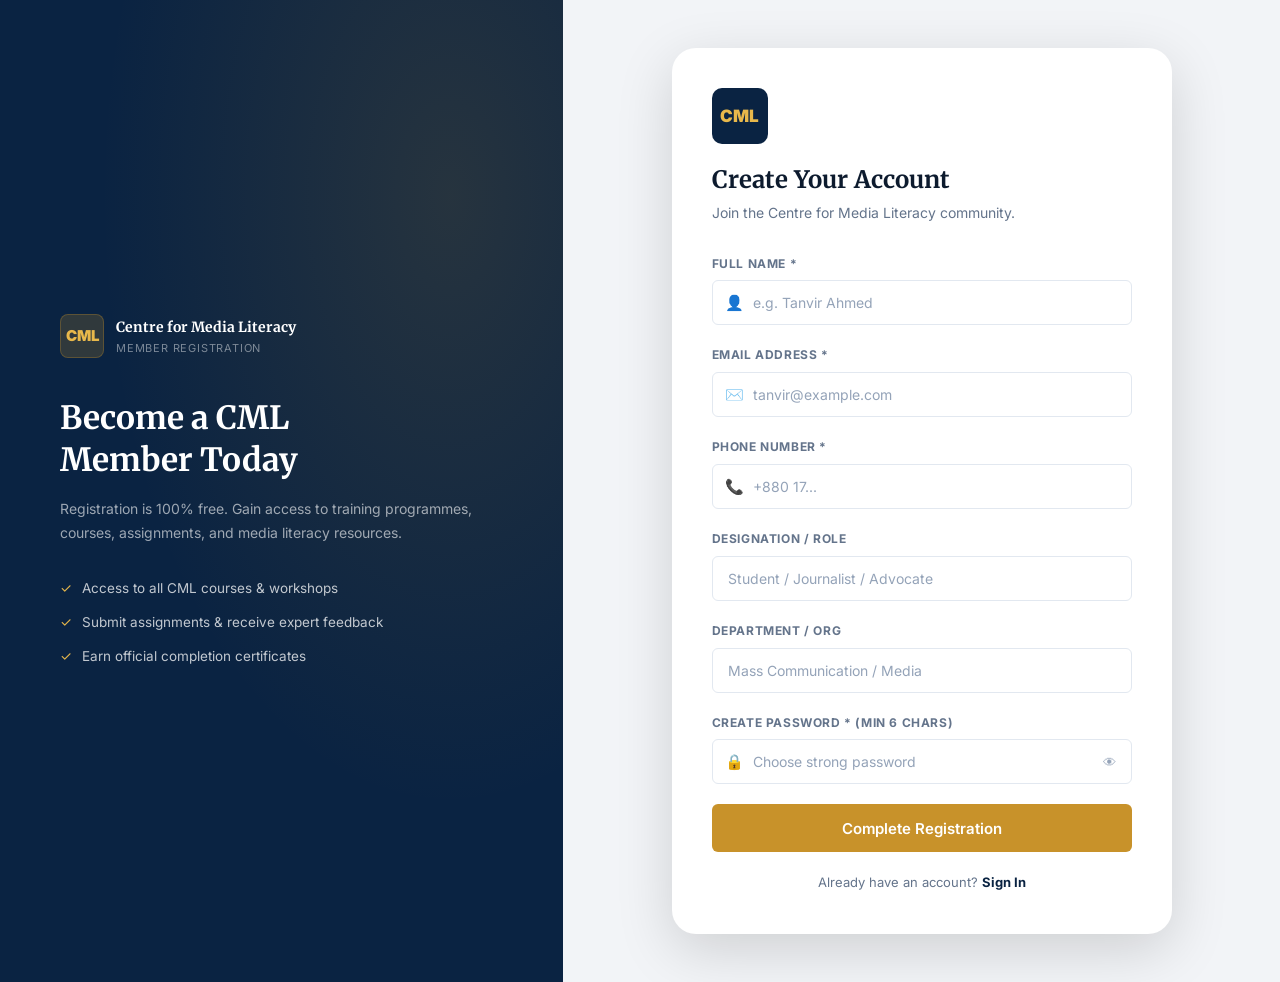
==== commit 24d0e94e: "Real-time live GitHub cloud database commit on signup for instant cross-browser logins" ====
--- a/signup.html
+++ b/signup.html
@@ -3,17 +3,11 @@
 <head>
   <meta charset="UTF-8">
   <meta name="viewport" content="width=device-width, initial-scale=1.0">
-  <title>Create Account — Centre for Media Literacy</title>
+  <title>Join CML — Register Member Account</title>
   <link rel="stylesheet" href="css/style.css">
-  <style>
-    .strength-bar { display: flex; gap: 4px; margin-top: 6px; }
-    .strength-seg { height: 4px; flex: 1; border-radius: 2px; background: var(--border); transition: background var(--transition); }
-    .strength-seg.fill-1 { background: var(--red); }
-    .strength-seg.fill-2 { background: var(--accent); }
-    .strength-seg.fill-3 { background: var(--green); }
-  </style>
 </head>
 <body>
+
 <div class="auth-wrap">
   <!-- Left -->
   <div class="auth-left">
@@ -22,14 +16,23 @@
         <div style="width:44px;height:44px;background:rgba(200,146,42,0.2);border:1px solid rgba(200,146,42,0.3);border-radius:8px;display:flex;align-items:center;justify-content:center;color:var(--accent-light);font-weight:900;font-size:15px">CML</div>
         <div>
           <div style="color:white;font-weight:700;font-size:14px;font-family:'Merriweather',serif">Centre for Media Literacy</div>
-          <div style="color:rgba(255,255,255,0.45);font-size:11px;text-transform:uppercase;letter-spacing:0.8px">Join Our Community</div>
+          <div style="color:rgba(255,255,255,0.45);font-size:11px;text-transform:uppercase;letter-spacing:0.8px">Member Registration</div>
         </div>
       </a>
-      <h2 style="color:white;font-size:2rem;margin-bottom:14px;font-family:'Merriweather',serif;line-height:1.3">Join CML<br>Today</h2>
-      <p style="color:rgba(255,255,255,0.6);font-size:14px;line-height:1.7;margin-bottom:28px">Create your free membership account and access our full suite of training programmes, research resources, and media literacy tools.</p>
-      <div style="background:rgba(200,146,42,0.12);border:1px solid rgba(200,146,42,0.25);border-radius:12px;padding:16px">
-        <div style="font-weight:700;color:var(--accent-light);margin-bottom:8px;font-size:14px">Your CML Member ID</div>
-        <div style="font-size:13px;color:rgba(255,255,255,0.65);line-height:1.6">Your unique ID (e.g. <code style="color:var(--accent-light)">CML-MBR-001</code>) is auto-generated after registration. Use it to sign in.</div>
+
+      <h2 style="color:white;font-size:2rem;margin-bottom:16px;font-family:'Merriweather',serif;line-height:1.3">Become a CML<br>Member Today</h2>
+      <p style="color:rgba(255,255,255,0.6);font-size:14px;line-height:1.7;margin-bottom:32px">Registration is 100% free. Gain access to training programmes, courses, assignments, and media literacy resources.</p>
+
+      <div style="display:flex;flex-direction:column;gap:12px">
+        <div style="display:flex;align-items:center;gap:10px;color:rgba(255,255,255,0.75);font-size:13.5px">
+          <span style="color:var(--accent-light)">✓</span> Access to all CML courses & workshops
+        </div>
+        <div style="display:flex;align-items:center;gap:10px;color:rgba(255,255,255,0.75);font-size:13.5px">
+          <span style="color:var(--accent-light)">✓</span> Submit assignments & receive expert feedback
+        </div>
+        <div style="display:flex;align-items:center;gap:10px;color:rgba(255,255,255,0.75);font-size:13.5px">
+          <span style="color:var(--accent-light)">✓</span> Earn official completion certificates
+        </div>
       </div>
     </div>
   </div>
@@ -38,179 +41,142 @@
   <div class="auth-right">
     <div class="auth-card" style="max-width:500px">
       <div class="auth-logo">CML</div>
-      <h1 class="auth-title">Create Account</h1>
-      <p class="auth-subtitle">Join Centre for Media Literacy — it's free.</p>
+      <h1 class="auth-title">Create Your Account</h1>
+      <p class="auth-subtitle">Join the Centre for Media Literacy community.</p>
 
       <form id="signup-form">
-        <!-- Step 1 -->
-        <div id="step-1">
+
+        <div class="form-group">
+          <label class="form-label">Full Name *</label>
+          <div class="input-wrap">
+            <span class="input-icon">👤</span>
+            <input type="text" id="su-name" class="form-input" placeholder="e.g. Tanvir Ahmed" required style="padding-left:40px">
+          </div>
+        </div>
+
+        <div class="form-grid">
           <div class="form-group">
-            <label class="form-label">Full Name *</label>
-            <input type="text" id="su-name" class="form-input" placeholder="Your full name" required>
+            <label class="form-label">Email Address *</label>
+            <div class="input-wrap">
+              <span class="input-icon">✉️</span>
+              <input type="email" id="su-email" class="form-input" placeholder="tanvir@example.com" required style="padding-left:40px">
+            </div>
           </div>
           <div class="form-group">
-            <label class="form-label">Email Address *</label>
-            <input type="email" id="su-email" class="form-input" placeholder="name@example.com" required>
-            <div class="form-error" id="email-err">This email is already registered.</div>
+            <label class="form-label">Phone Number *</label>
+            <div class="input-wrap">
+              <span class="input-icon">📞</span>
+              <input type="tel" id="su-phone" class="form-input" placeholder="+880 17..." required style="padding-left:40px">
+            </div>
+          </div>
+        </div>
+
+        <div class="form-grid">
+          <div class="form-group">
+            <label class="form-label">Designation / Role</label>
+            <input type="text" id="su-designation" class="form-input" placeholder="Student / Journalist / Advocate">
           </div>
           <div class="form-group">
-            <label class="form-label">Phone Number</label>
-            <input type="tel" id="su-phone" class="form-input" placeholder="+880 1XXX-XXXXXX">
+            <label class="form-label">Department / Org</label>
+            <input type="text" id="su-department" class="form-input" placeholder="Mass Communication / Media">
           </div>
-          <div class="form-group">
-            <label class="form-label">Membership Role *</label>
-            <select id="su-role" class="form-select" required>
-              <option value="">— Select your role —</option>
-              <option value="member">Member</option>
-              <option value="advisor">Advisor</option>
-            </select>
-            <div class="form-hint">Admin & Director accounts are created by existing administrators.</div>
-          </div>
-          <div class="form-group">
-            <label class="form-label">Designation / Title</label>
-            <input type="text" id="su-designation" class="form-input" placeholder="e.g. Journalist, Researcher, Student">
-          </div>
-          <button type="button" class="btn btn-primary btn-full" style="height:48px;font-size:15px" onclick="goStep2()">Continue →</button>
         </div>
 
-        <!-- Step 2 -->
-        <div id="step-2" style="display:none">
-          <div style="background:var(--bg-section);border-radius:10px;padding:14px;margin-bottom:20px">
-            <div style="font-size:11px;font-weight:700;text-transform:uppercase;letter-spacing:0.8px;color:var(--text-muted);margin-bottom:6px">Your Generated Member ID</div>
-            <div id="generated-id" style="font-size:22px;font-weight:900;font-family:monospace;color:var(--primary)"></div>
-            <div style="font-size:12px;color:var(--text-muted);margin-top:4px">Save this ID — you'll need it to sign in.</div>
-          </div>
-          <div class="form-group">
-            <label class="form-label">Set Password *</label>
-            <div class="input-wrap">
-              <input type="password" id="su-pwd" class="form-input" placeholder="Create a strong password" required minlength="6" oninput="checkStrength(this.value)">
-              <button type="button" class="input-action" onclick="togglePwd('su-pwd', this)">👁</button>
-            </div>
-            <div class="strength-bar">
-              <div class="strength-seg" id="str-1"></div>
-              <div class="strength-seg" id="str-2"></div>
-              <div class="strength-seg" id="str-3"></div>
-            </div>
-            <div class="form-hint" id="str-label">Minimum 6 characters</div>
-          </div>
-          <div class="form-group">
-            <label class="form-label">Confirm Password *</label>
-            <input type="password" id="su-pwd2" class="form-input" placeholder="Repeat your password" required>
-            <div class="form-error" id="pwd-err">Passwords do not match.</div>
-          </div>
-
-          <div id="signup-error" style="display:none;background:#fef2f2;border:1px solid #fecaca;border-radius:8px;padding:10px 14px;font-size:13px;color:var(--red);margin-bottom:16px"></div>
-
-          <div class="flex gap-10">
-            <button type="button" class="btn btn-ghost" onclick="document.getElementById('step-1').style.display='';document.getElementById('step-2').style.display='none'">← Back</button>
-            <button type="submit" class="btn btn-primary btn-full" id="signup-btn" style="height:44px">Create Account</button>
+        <div class="form-group">
+          <label class="form-label">Create Password * (min 6 chars)</label>
+          <div class="input-wrap">
+            <span class="input-icon">🔒</span>
+            <input type="password" id="su-password" class="form-input" placeholder="Choose strong password" minlength="6" required style="padding-left:40px">
+            <button type="button" class="input-action" id="toggle-pwd">👁</button>
           </div>
         </div>
+
+        <div id="su-error" style="display:none;background:#fef2f2;border:1px solid #fecaca;border-radius:8px;padding:10px 14px;font-size:13px;color:var(--red);margin-bottom:16px"></div>
+
+        <button type="submit" class="btn btn-primary btn-full" id="signup-btn" style="height:48px;font-size:15px">
+          Complete Registration
+        </button>
+
       </form>
 
-      <!-- Success -->
-      <div id="signup-success" style="display:none;text-align:center">
-        <div style="font-size:56px;margin-bottom:16px">🎉</div>
-        <h3 style="margin-bottom:6px">Account Created!</h3>
-        <p style="color:var(--text-muted);margin-bottom:4px;font-size:14px">Your Member ID is:</p>
-        <div id="success-id" style="font-size:24px;font-weight:900;font-family:monospace;color:var(--primary);margin-bottom:20px"></div>
-        <a href="login.html" class="btn btn-primary btn-full btn-lg">Sign In Now →</a>
+      <div class="auth-footer">
+        Already have an account? <a href="login.html" style="font-weight:700;color:var(--primary)">Sign In</a>
       </div>
+    </div>
+  </div>
+</div>
 
-      <div class="auth-footer">Already a member? <a href="login.html" style="font-weight:700;color:var(--primary)">Sign In</a></div>
+<div class="modal-overlay" id="success-modal">
+  <div class="modal text-center" style="max-width:440px">
+    <div style="font-size:48px;margin-bottom:12px">🎉</div>
+    <h2 class="modal-title" style="text-align:center;margin-bottom:8px">Registration Successful!</h2>
+    <p style="color:var(--text-muted);font-size:14px;margin-bottom:16px">Welcome to Centre for Media Literacy. Your account is ready and synced across all devices.</p>
+
+    <div style="background:var(--bg-section);border-radius:10px;padding:14px;margin-bottom:20px;text-align:left">
+      <div style="font-size:12px;color:var(--text-muted);margin-bottom:4px">Your CML Member ID:</div>
+      <div id="new-id-badge" style="font-size:18px;font-weight:800;font-family:monospace;color:var(--primary)"></div>
+      <div style="font-size:11px;color:var(--text-muted);margin-top:4px">Use your Email or Phone number to sign in anytime.</div>
     </div>
+
+    <a href="dashboard.html" class="btn btn-primary btn-full">Go to My Dashboard →</a>
   </div>
 </div>
 
 <script src="js/data.js"></script>
 <script src="js/app.js"></script>
 <script>
-  let previewId = '';
   document.addEventListener('DOMContentLoaded', () => {
-    if (DB.getCurrentUser()) { window.location.href = 'dashboard.html'; }
-    // Update preview ID as role changes
-    document.getElementById('su-role').addEventListener('change', function() {
-      if (this.value) previewId = DB.generateId(this.value);
+    if (DB.getCurrentUser()) { window.location.href = 'dashboard.html'; return; }
+
+    document.getElementById('toggle-pwd').addEventListener('click', () => {
+      const p = document.getElementById('su-password');
+      p.type  = p.type === 'password' ? 'text' : 'password';
     });
-  });
 
-  function goStep2() {
-    const name  = document.getElementById('su-name').value.trim();
-    const email = document.getElementById('su-email').value.trim();
-    const role  = document.getElementById('su-role').value;
-    const emailErr = document.getElementById('email-err');
+    document.getElementById('signup-form').addEventListener('submit', async (e) => {
+      e.preventDefault();
+      const name  = document.getElementById('su-name').value.trim();
+      const email = document.getElementById('su-email').value.trim().toLowerCase();
+      const phone = document.getElementById('su-phone').value.trim();
+      const desig = document.getElementById('su-designation').value.trim() || 'General Member';
+      const dept  = document.getElementById('su-department').value.trim() || 'General';
+      const pwd   = document.getElementById('su-password').value;
+      const err   = document.getElementById('su-error');
+      const btn   = document.getElementById('signup-btn');
 
-    if (!name || !email || !role) { App.showToast('Please fill all required fields.', 'error'); return; }
-    if (DB.isEmailTaken(email)) { emailErr.classList.add('show'); return; }
-    emailErr.classList.remove('show');
+      err.style.display = 'none';
 
-    previewId = DB.generateId(role);
-    document.getElementById('generated-id').textContent = previewId;
-    document.getElementById('step-1').style.display = 'none';
-    document.getElementById('step-2').style.display  = '';
-  }
-
-  function checkStrength(val) {
-    let s = 0;
-    if (val.length >= 6) s++;
-    if (/[A-Z]/.test(val) || /[0-9]/.test(val)) s++;
-    if (/[!@#$%^&*]/.test(val) || val.length >= 10) s++;
-    ['str-1','str-2','str-3'].forEach((id,i) => {
-      const el = document.getElementById(id);
-      el.className = 'strength-seg';
-      if (i < s) el.classList.add(`fill-${Math.min(s,3)}`);
-    });
-    const lbl = document.getElementById('str-label');
-    lbl.textContent = ['Enter at least 6 characters','Password is fair','Password is good','Password is strong'][s];
-    lbl.style.color = [,'var(--red)','var(--accent)','var(--green)'][s] || 'var(--text-muted)';
-  }
-
-  function togglePwd(id, btn) {
-    const inp = document.getElementById(id);
-    inp.type  = inp.type === 'password' ? 'text' : 'password';
-  }
-
-  document.getElementById('signup-form').addEventListener('submit', (e) => {
-    e.preventDefault();
-    const pwd  = document.getElementById('su-pwd').value;
-    const pwd2 = document.getElementById('su-pwd2').value;
-    const pwdErr = document.getElementById('pwd-err');
-    const errBox = document.getElementById('signup-error');
-    const btn    = document.getElementById('signup-btn');
-
-    if (pwd !== pwd2) { pwdErr.classList.add('show'); return; }
-    pwdErr.classList.remove('show');
-
-    btn.innerHTML = '<div class="spinner"></div> Creating…';
-    btn.disabled  = true;
-
-    setTimeout(() => {
-      const role  = document.getElementById('su-role').value;
-      const email = document.getElementById('su-email').value.trim();
       if (DB.isEmailTaken(email)) {
-        errBox.textContent = 'This email is already registered.';
-        errBox.style.display = 'block';
-        btn.innerHTML = 'Create Account'; btn.disabled = false;
+        err.style.display = 'block';
+        err.textContent   = '❌ An account with this email address already exists.';
         return;
       }
-      const user = {
-        id:          previewId,
-        name:        document.getElementById('su-name').value.trim(),
-        email,
-        phone:       document.getElementById('su-phone').value.trim(),
-        role,
-        password:    pwd,
-        designation: document.getElementById('su-designation').value.trim() || null,
-        photo: null, bio: null, department: null,
-        joinDate:    new Date().toISOString().split('T')[0],
+
+      btn.innerHTML = '<div class="spinner"></div> Creating & syncing account…';
+      btn.disabled  = true;
+
+      const newId = DB.generateId('member');
+      const user  = {
+        id: newId,
+        password: pwd,
+        role: 'member',
+        name, email, phone,
+        designation: desig,
+        department: dept,
+        bio: 'Member of Centre for Media Literacy.',
+        photo: null,
+        joinDate: new Date().toISOString().split('T')[0],
         customPermissions: [],
-        createdAt:   new Date().toISOString()
+        createdAt: new Date().toISOString()
       };
-      DB.saveUser(user);
-      document.getElementById('signup-form').style.display  = 'none';
-      document.getElementById('signup-success').style.display = '';
-      document.getElementById('success-id').textContent = previewId;
-    }, 800);
+
+      // Save locally & commit to Cloud Database in Real-Time
+      await DB.saveUser(user);
+      DB.setCurrentUser(user.id);
+
+      document.getElementById('new-id-badge').textContent = newId;
+      App.openModal('success-modal');
+    });
   });
 </script>
 </body>
